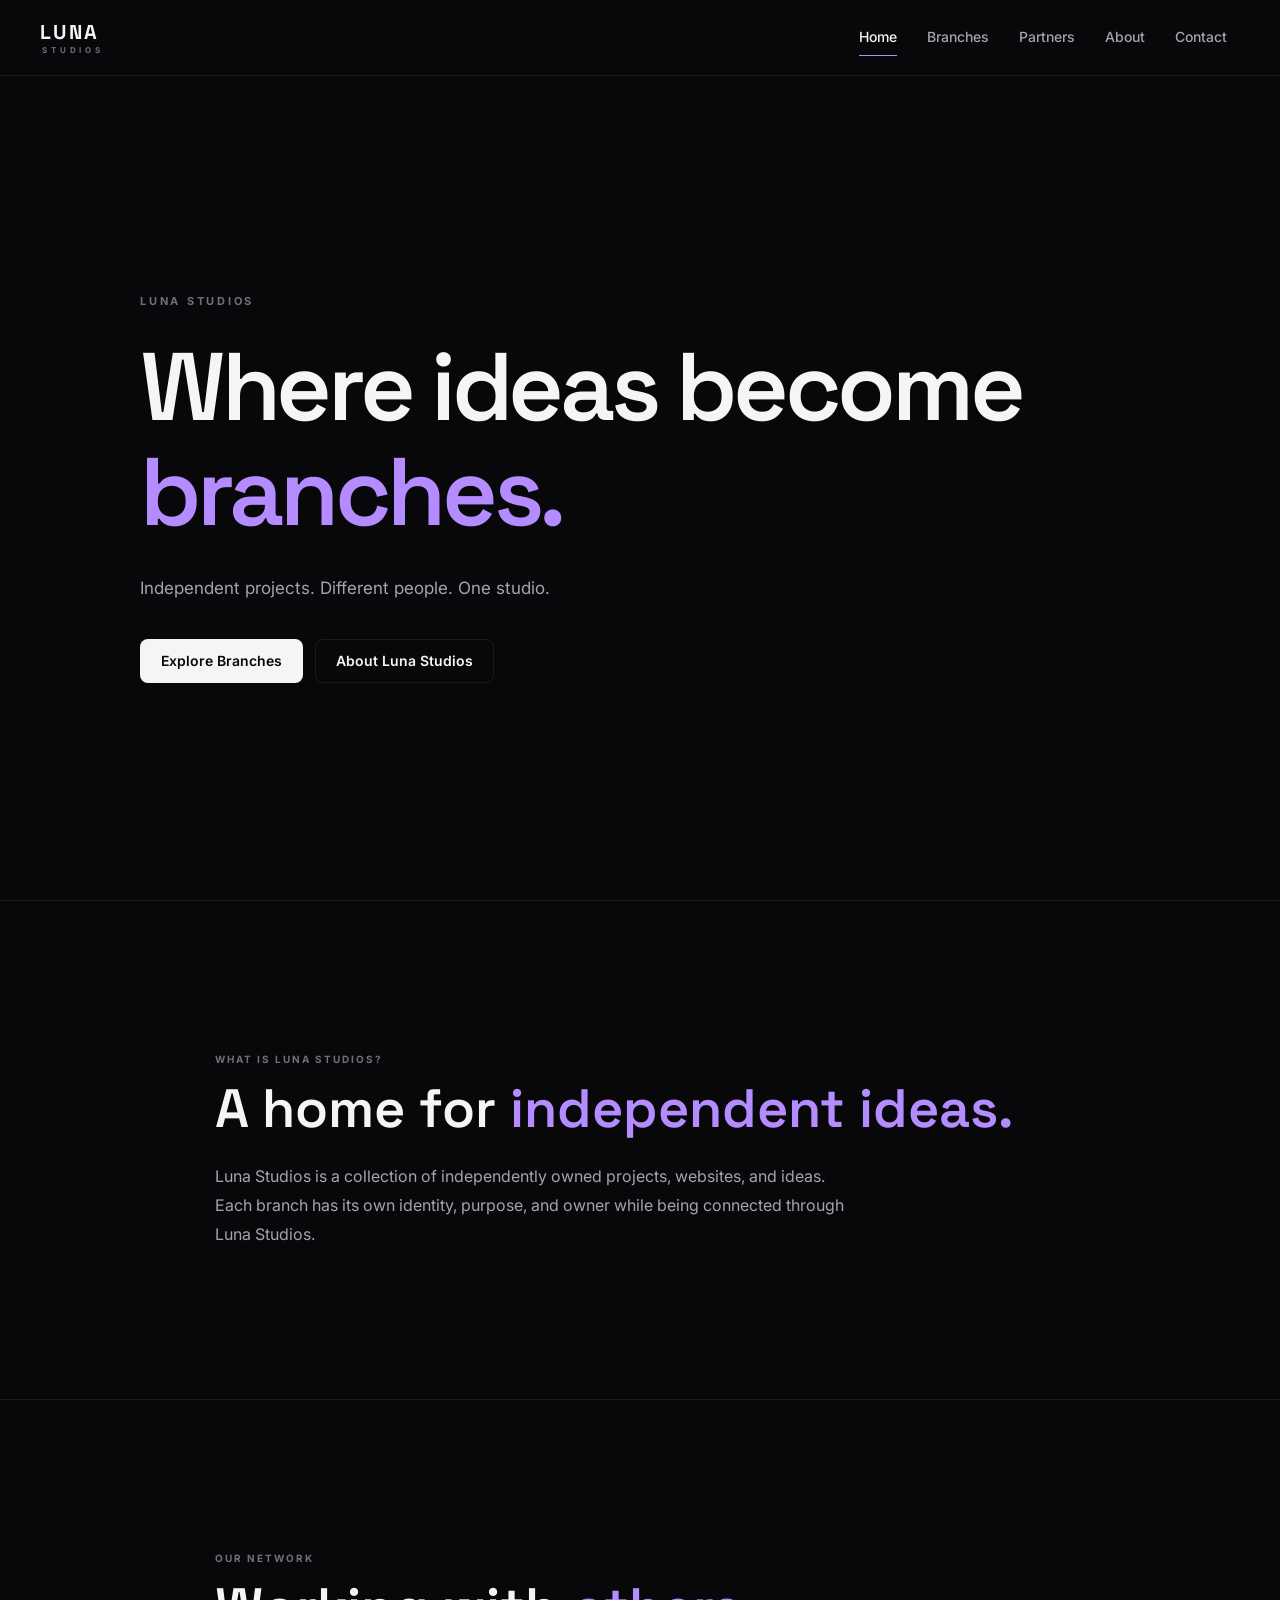
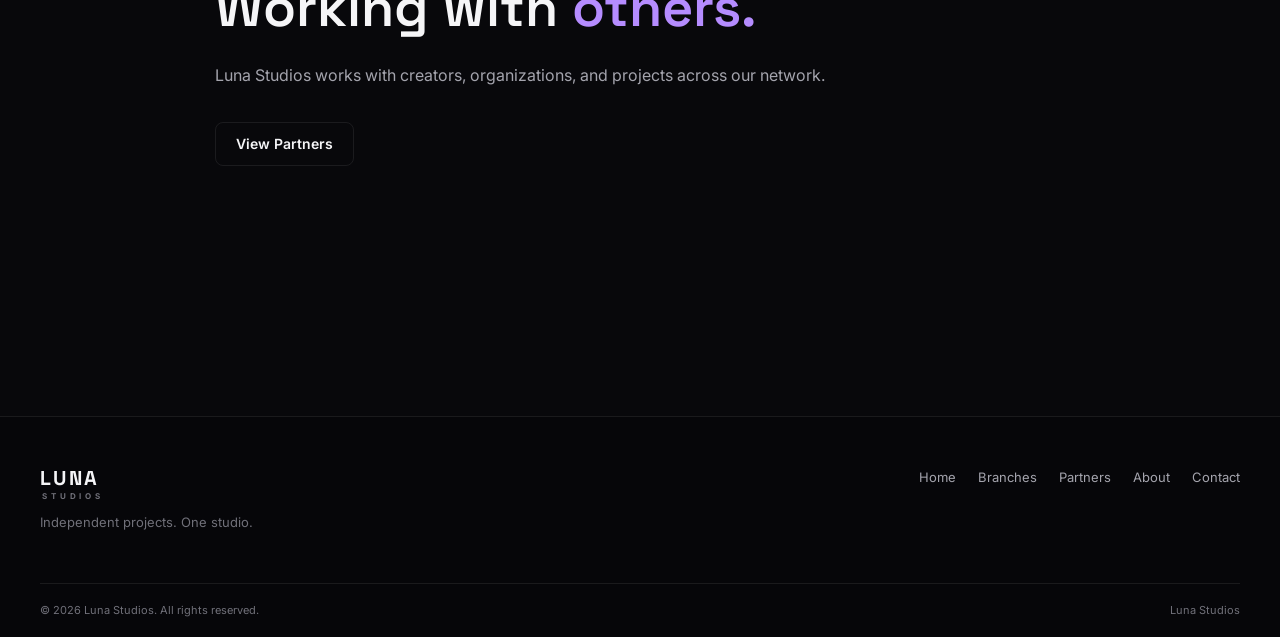
==== index.html @ f2105ee7 "Add files via upload" ====
<!DOCTYPE html>
<html lang="en">
<head>
    <meta charset="UTF-8">
    <meta name="viewport" content="width=device-width, initial-scale=1.0">

    <title>Luna Studios</title>

    <link rel="icon" type="image/png" href="images/favicon.png">
    <link rel="stylesheet" href="css/style.css">
    <link rel="stylesheet" href="css/home.css">
</head>

<body>

<header class="navbar">
    <div class="nav-container">

        <a href="index.html" class="brand">
            <span class="brand-name">LUNA</span>
            <span class="brand-subtitle">STUDIOS</span>
        </a>

        <nav class="nav-links">
            <a href="index.html" class="active">Home</a>
            <a href="branches.html">Branches</a>
            <a href="partners.html">Partners</a>
            <a href="about.html">About</a>
            <a href="contact.html">Contact</a>
        </nav>

    </div>
</header>


<main>

    <!-- Hero -->

    <section class="hero">

        <div class="hero-content">

            <p class="hero-label">
                LUNA STUDIOS
            </p>

            <h1>
                Where ideas become
                <span>branches.</span>
            </h1>

            <p class="hero-description">
                Independent projects.
                Different people.
                One studio.
            </p>

            <div class="hero-buttons">

                <a href="branches.html" class="button primary">
                    Explore Branches
                </a>

                <a href="about.html" class="button secondary">
                    About Luna Studios
                </a>

            </div>

        </div>

    </section>


    <!-- About -->

    <section class="intro">

        <div class="section-container">

            <p class="section-label">
                WHAT IS LUNA STUDIOS?
            </p>

            <h2>
                A home for
                <span>independent ideas.</span>
            </h2>

            <p class="section-description">
                Luna Studios is a collection of independently owned
                projects, websites, and ideas. Each branch has its
                own identity, purpose, and owner while being connected
                through Luna Studios.
            </p>

        </div>

    </section>


    <!-- Partners -->

    <section class="partners-preview">

        <div class="section-container">

            <p class="section-label">
                OUR NETWORK
            </p>

            <h2>
                Working with
                <span>others.</span>
            </h2>

            <p class="section-description">
                Luna Studios works with creators, organizations,
                and projects across our network.
            </p>

            <a href="partners.html" class="button secondary">
                View Partners
            </a>

        </div>

    </section>

</main>


<footer class="footer">

    <div class="footer-container">

        <div class="footer-brand">

            <div class="brand">
                <span class="brand-name">LUNA</span>
                <span class="brand-subtitle">STUDIOS</span>
            </div>

            <p>
                Independent projects. One studio.
            </p>

        </div>


        <div class="footer-links">

            <a href="index.html">Home</a>
            <a href="branches.html">Branches</a>
            <a href="partners.html">Partners</a>
            <a href="about.html">About</a>
            <a href="contact.html">Contact</a>

        </div>

    </div>


    <div class="footer-bottom">

        <p>
            © 2026 Luna Studios. All rights reserved.
        </p>

        <p>
            Luna Studios
        </p>

    </div>

</footer>


<script src="js/main.js"></script>

</body>
</html>
---- css/style.css ----
@import url('https://fonts.googleapis.com/css2?family=Inter:wght@400;500;600;700&family=Space+Grotesk:wght@400;500;600;700&display=swap');

* {
    margin: 0;
    padding: 0;
    box-sizing: border-box;
}

html {
    scroll-behavior: smooth;
}

body {
    min-height: 100vh;
    background: #08080b;
    color: #f5f5f7;
    font-family: "Inter", sans-serif;
    line-height: 1.6;
    overflow-x: hidden;
}

a {
    color: inherit;
    text-decoration: none;
}

button,
input,
textarea {
    font: inherit;
}

:root {
    --background: #08080b;
    --surface: #101014;

    --border: rgba(255, 255, 255, 0.08);
    --border-hover: rgba(255, 255, 255, 0.15);

    --text: #f5f5f7;
    --text-secondary: #a4a4ad;
    --text-muted: #707079;

    --accent: #b58cff;
    --accent-light: #d0b8ff;

    --max-width: 1200px;
    --transition: 0.25s ease;
}

.section-container {
    width: min(100% - 48px, var(--max-width));
    margin: 0 auto;
}


/* Navigation */

.navbar {
    position: fixed;
    top: 0;
    left: 0;

    width: 100%;
    height: 76px;

    display: flex;
    align-items: center;

    background: rgba(8, 8, 11, 0.88);
    border-bottom: 1px solid var(--border);

    backdrop-filter: blur(16px);
    -webkit-backdrop-filter: blur(16px);

    z-index: 1000;
}

.nav-container {
    width: min(100% - 48px, var(--max-width));
    height: 100%;
    margin: 0 auto;

    display: flex;
    align-items: center;
    justify-content: space-between;
}


/* Brand */

.brand {
    display: inline-flex;
    flex-direction: column;

    line-height: 1;

    transition: opacity var(--transition);
}

.brand:hover {
    opacity: 0.75;
}

.brand-name {
    font-family: "Space Grotesk", sans-serif;
    font-size: 20px;
    font-weight: 700;
    letter-spacing: 0.12em;
}

.brand-subtitle {
    margin-top: 4px;

    color: var(--text-muted);

    font-size: 8px;
    font-weight: 700;
    letter-spacing: 0.48em;

    padding-left: 2px;
}


/* Navigation Links */

.nav-links {
    display: flex;
    align-items: center;
    gap: 4px;
}

.nav-links a {
    position: relative;

    padding: 8px 13px;

    color: var(--text-secondary);

    font-size: 14px;
    font-weight: 500;

    transition:
        color var(--transition),
        background var(--transition);
}

.nav-links a:hover {
    color: var(--text);
}

.nav-links a.active {
    color: var(--text);
}

.nav-links a.active::after {
    content: "";

    position: absolute;

    left: 13px;
    right: 13px;
    bottom: 1px;

    height: 1px;

    background: var(--accent);
}


/* Buttons */

.button {
    display: inline-flex;
    align-items: center;
    justify-content: center;

    min-height: 44px;
    padding: 0 20px;

    border: 1px solid transparent;
    border-radius: 8px;

    font-size: 14px;
    font-weight: 600;

    transition:
        transform var(--transition),
        background var(--transition),
        border-color var(--transition);
}

.button:hover {
    transform: translateY(-1px);
}

.button.primary {
    background: var(--text);
    color: var(--background);
}

.button.primary:hover {
    background: #ffffff;
}

.button.secondary {
    background: transparent;
    border-color: var(--border);
    color: var(--text);
}

.button.secondary:hover {
    border-color: var(--border-hover);
    background: rgba(255, 255, 255, 0.03);
}


/* Typography */

h1,
h2,
h3 {
    font-family: "Space Grotesk", sans-serif;
    line-height: 1.1;
}

h2 {
    font-size: clamp(32px, 5vw, 54px);
    font-weight: 600;
}

h2 span {
    color: var(--accent);
}

.section-label {
    margin-bottom: 12px;

    color: var(--text-muted);

    font-size: 10px;
    font-weight: 700;
    letter-spacing: 0.2em;
    text-transform: uppercase;
}


/* Footer */

.footer {
    margin-top: 100px;

    background: #060609;
    border-top: 1px solid var(--border);
}

.footer-container {
    width: min(100% - 48px, var(--max-width));
    margin: 0 auto;

    padding: 50px 0;

    display: flex;
    align-items: flex-start;
    justify-content: space-between;

    gap: 40px;
}

.footer-brand p {
    margin-top: 12px;

    color: var(--text-muted);
    font-size: 13px;
}

.footer-links {
    display: flex;
    flex-wrap: wrap;
    gap: 22px;
}

.footer-links a {
    color: var(--text-secondary);

    font-size: 13px;

    transition: color var(--transition);
}

.footer-links a:hover {
    color: var(--text);
}

.footer-bottom {
    width: min(100% - 48px, var(--max-width));
    margin: 0 auto;

    padding: 18px 0;

    display: flex;
    justify-content: space-between;

    border-top: 1px solid var(--border);

    color: var(--text-muted);
    font-size: 11px;
}


/* Scrollbar */

::-webkit-scrollbar {
    width: 7px;
}

::-webkit-scrollbar-track {
    background: var(--background);
}

::-webkit-scrollbar-thumb {
    background: #29292f;
    border-radius: 999px;
}

::-webkit-scrollbar-thumb:hover {
    background: #3a3a42;
}


/* Selection */

::selection {
    background: rgba(181, 140, 255, 0.25);
    color: var(--text);
}


/* Responsive */

@media (max-width: 800px) {

    .navbar {
        height: 70px;
    }

    .nav-container {
        width: min(100% - 32px, var(--max-width));
    }

    .nav-links {
        gap: 0;
    }

    .nav-links a {
        padding: 7px 8px;
        font-size: 12px;
    }

    .nav-links a.active::after {
        left: 8px;
        right: 8px;
    }

    .section-container {
        width: min(100% - 32px, var(--max-width));
    }

    .footer-container {
        width: min(100% - 32px, var(--max-width));
        flex-direction: column;
    }

    .footer-bottom {
        width: min(100% - 32px, var(--max-width));
        flex-direction: column;
        gap: 8px;
    }
}

@media (max-width: 560px) {

    .brand-name {
        font-size: 17px;
    }

    .brand-subtitle {
        font-size: 7px;
    }

    .nav-links a {
        padding: 6px;
        font-size: 11px;
    }

    .nav-links a.active::after {
        display: none;
    }

    .button {
        width: 100%;
    }
}

body {
    min-height: 100vh;
    display: flex;
    flex-direction: column;
}

main {
    flex: 1;
}
---- css/home.css ----
/* Hero */

.hero {
    min-height: calc(100vh - 76px);

    display: flex;
    align-items: center;

    margin-top: 76px;
}

.hero-content {
    width: min(100% - 48px, 1000px);
    margin: 0 auto;

    padding: 100px 0;
}

.hero-label {
    margin-bottom: 24px;

    color: var(--text-muted);

    font-size: 11px;
    font-weight: 700;
    letter-spacing: 0.25em;
}

.hero h1 {
    max-width: 950px;

    font-size: clamp(52px, 8vw, 96px);
    font-weight: 600;

    letter-spacing: -0.045em;
}

.hero h1 span {
    display: block;
    color: var(--accent);
}

.hero-description {
    max-width: 500px;

    margin-top: 28px;

    color: var(--text-secondary);

    font-size: 17px;
    line-height: 1.7;
}

.hero-buttons {
    display: flex;
    align-items: center;
    gap: 12px;

    margin-top: 36px;
}


/* Intro */

.intro {
    padding: 150px 0;
    border-top: 1px solid var(--border);
}

.intro .section-container {
    max-width: 850px;
}

.intro h2 {
    max-width: 800px;
}

.section-description {
    max-width: 650px;

    margin-top: 24px;

    color: var(--text-secondary);

    font-size: 16px;
    line-height: 1.8;
}


/* Partners */

.partners-preview {
    padding: 150px 0;
    border-top: 1px solid var(--border);
}

.partners-preview .section-container {
    max-width: 850px;
}

.partners-preview h2 {
    max-width: 700px;
}

.partners-preview .button {
    margin-top: 32px;
}


/* Mobile */

@media (max-width: 800px) {

    .hero {
        min-height: calc(100vh - 70px);
        margin-top: 70px;
    }

    .hero-content {
        width: min(100% - 32px, 1000px);
        padding: 80px 0;
    }

    .hero h1 {
        font-size: clamp(44px, 12vw, 72px);
    }

    .hero-description {
        font-size: 15px;
    }

    .intro,
    .partners-preview {
        padding: 100px 0;
    }

    .hero-buttons {
        flex-direction: column;
        align-items: stretch;
        max-width: 260px;
    }
}


@media (max-width: 560px) {

    .hero-content {
        padding: 70px 0;
    }

    .hero-label {
        font-size: 9px;
    }

    .intro,
    .partners-preview {
        padding: 80px 0;
    }
}
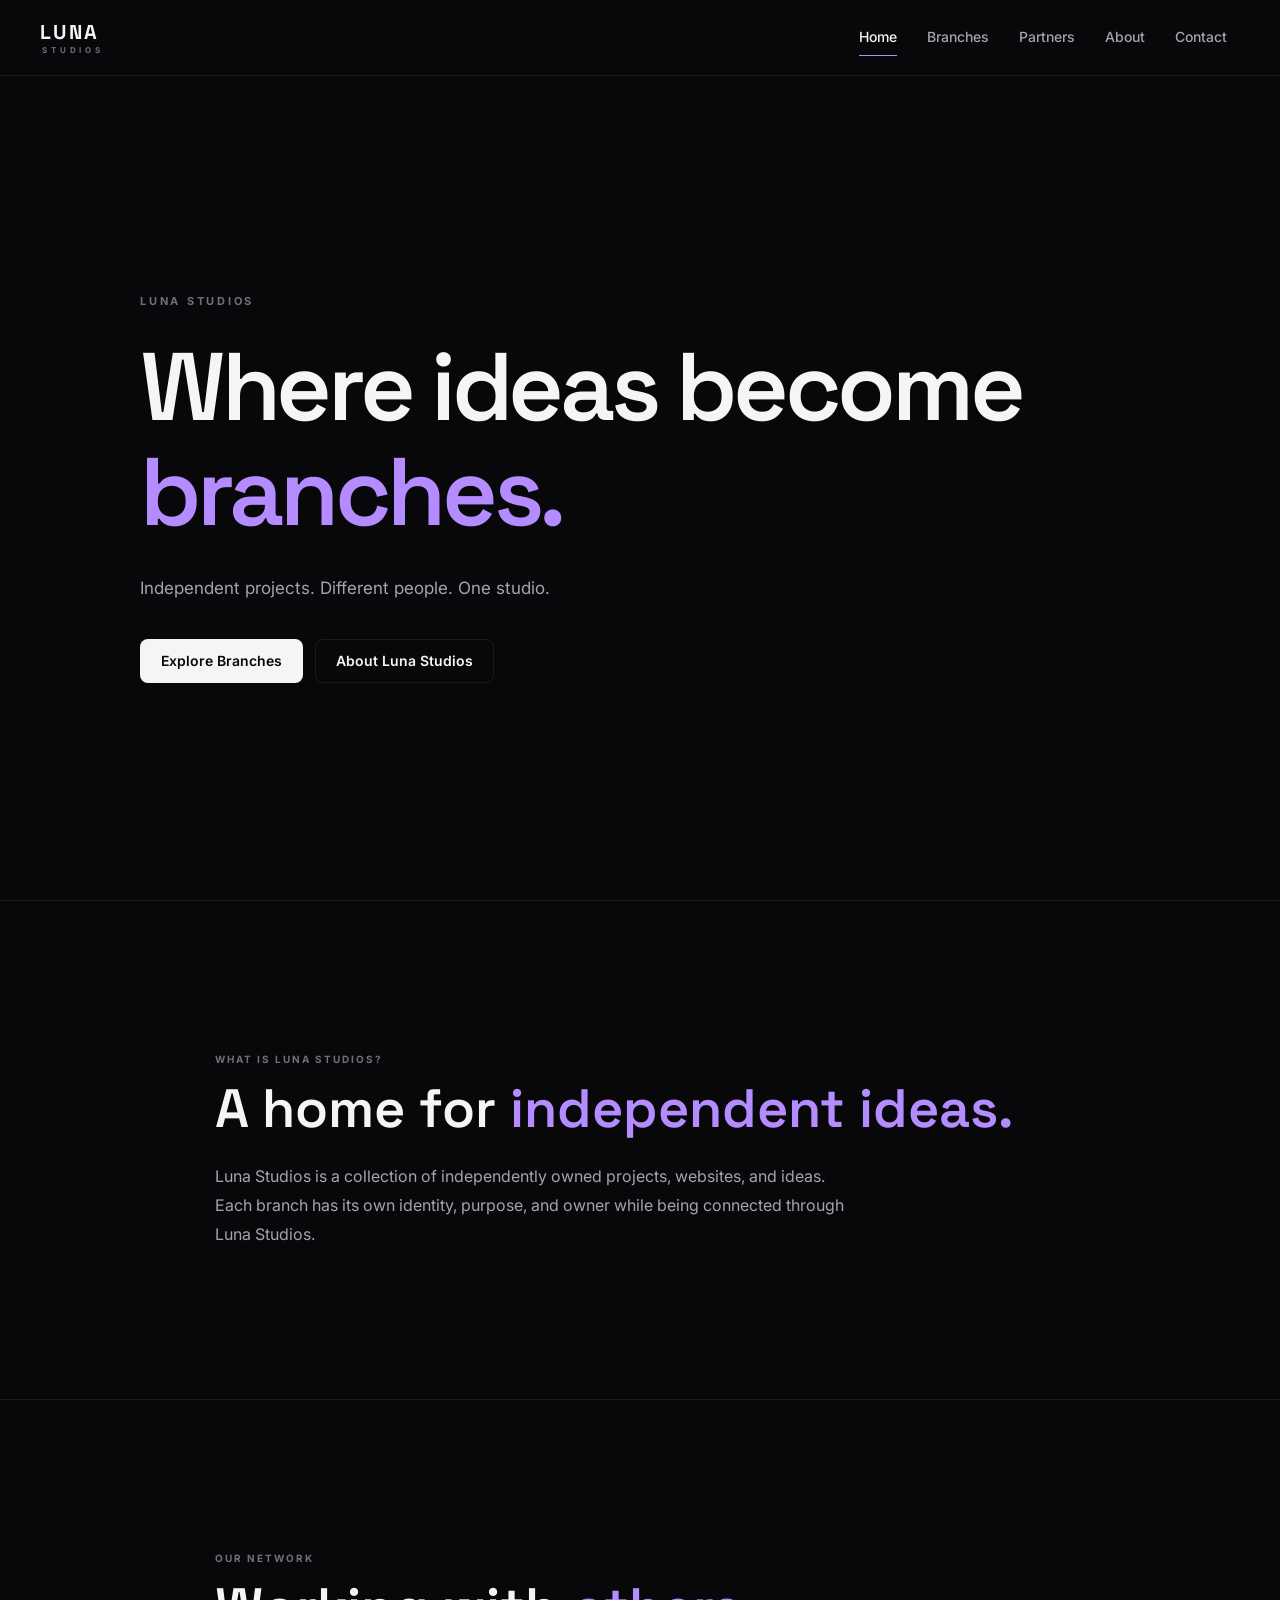
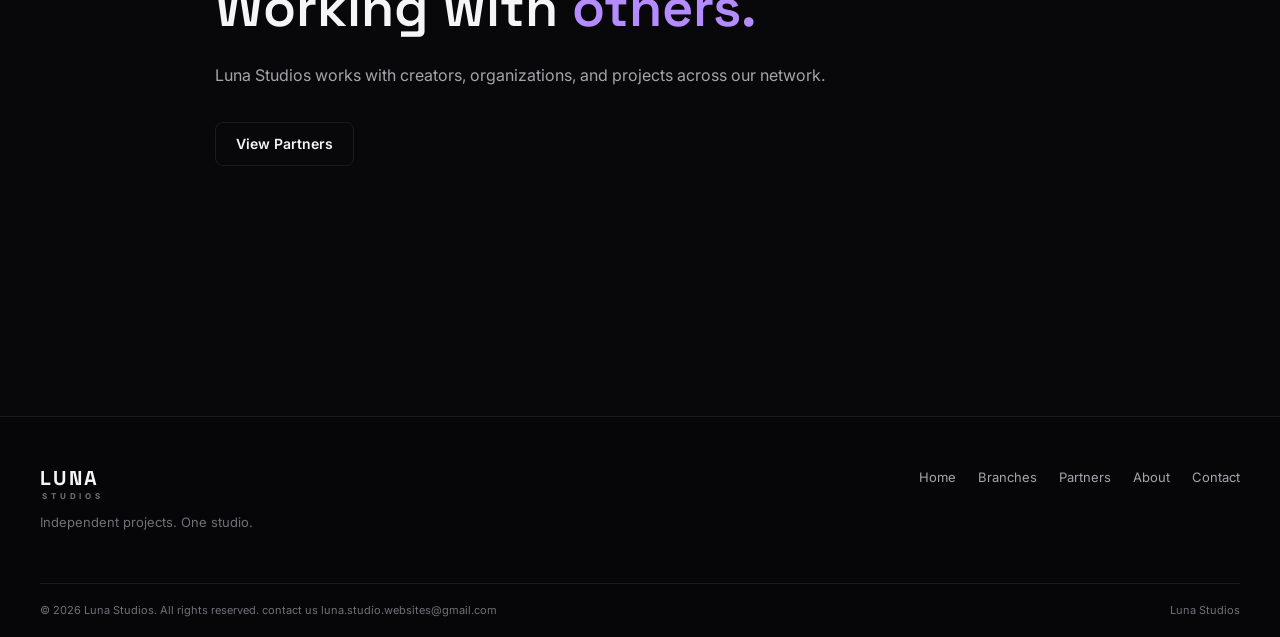
==== commit b7aaec53: "Update index.html" ====
--- a/index.html
+++ b/index.html
@@ -166,6 +166,7 @@
 
         <p>
             © 2026 Luna Studios. All rights reserved.
+            contact us luna.studio.websites@gmail.com
         </p>
 
         <p>
@@ -180,4 +181,4 @@
 <script src="js/main.js"></script>
 
 </body>
-</html>+</html>
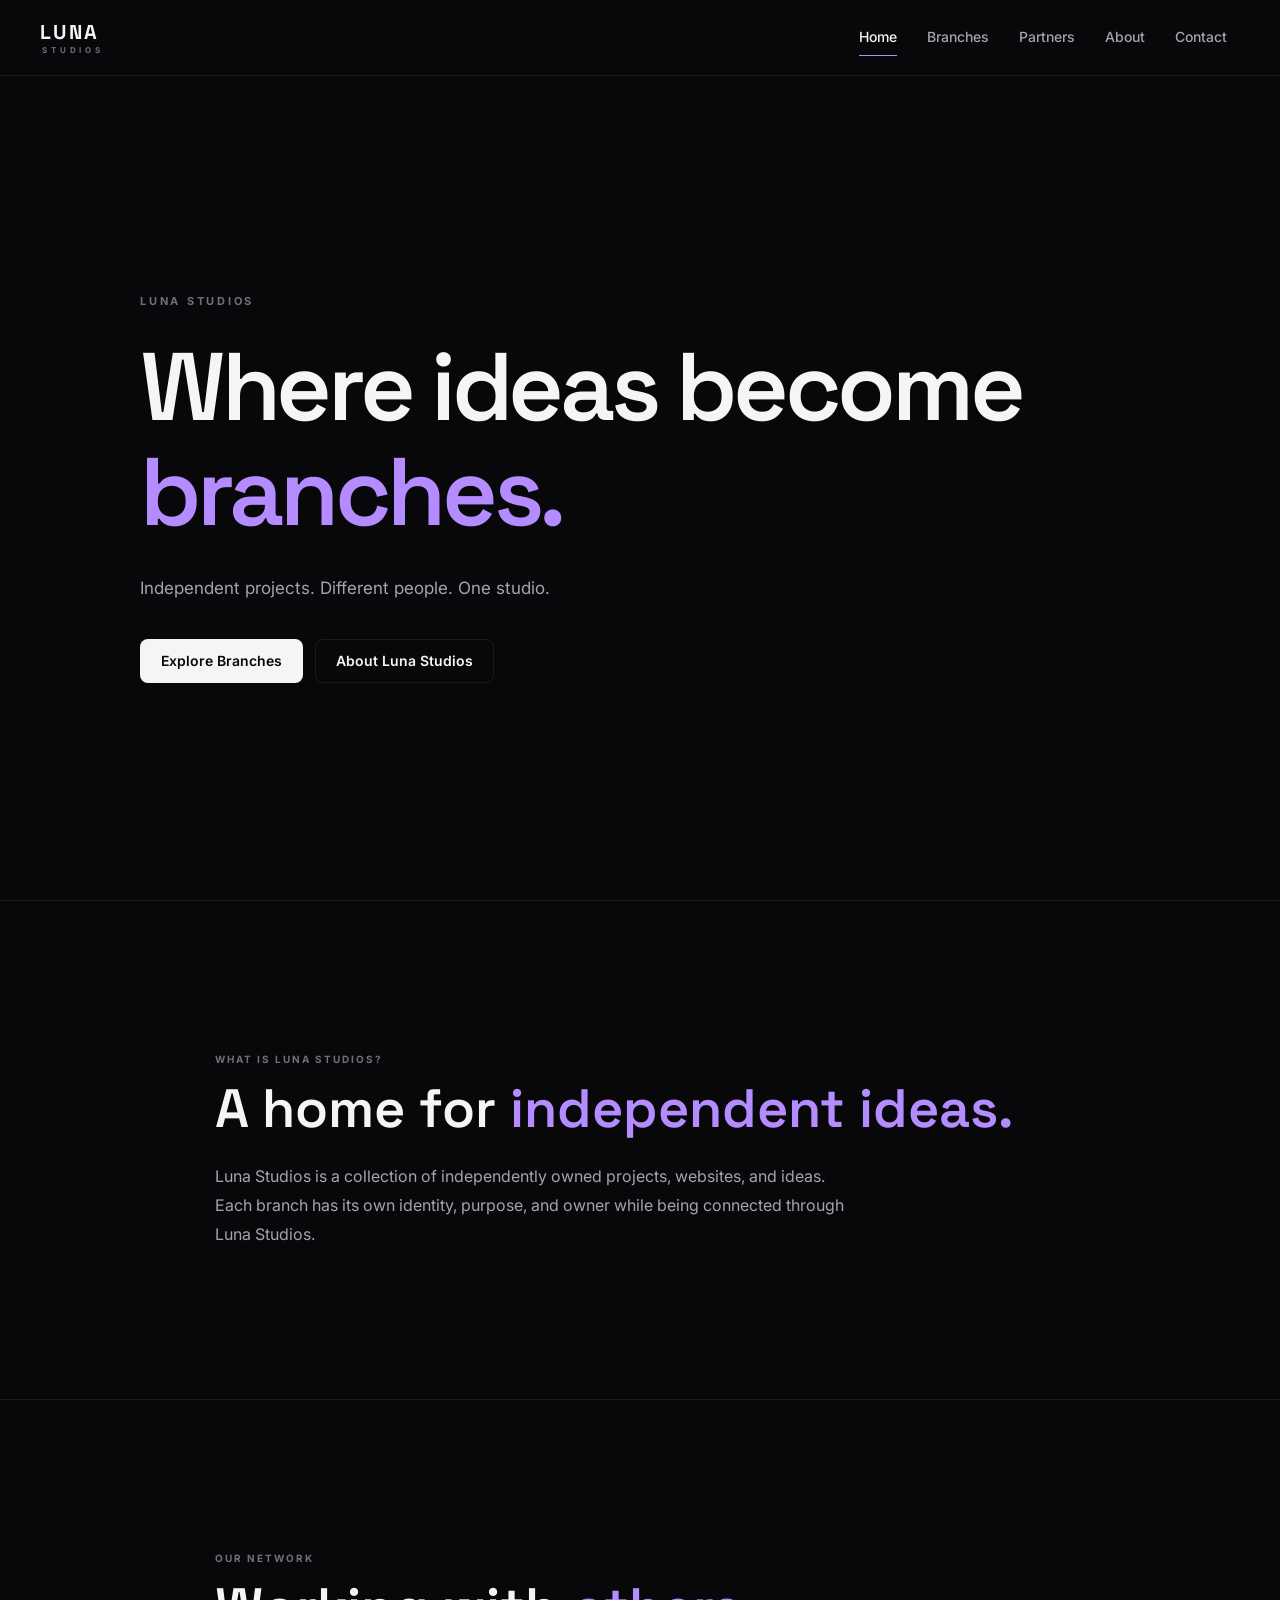
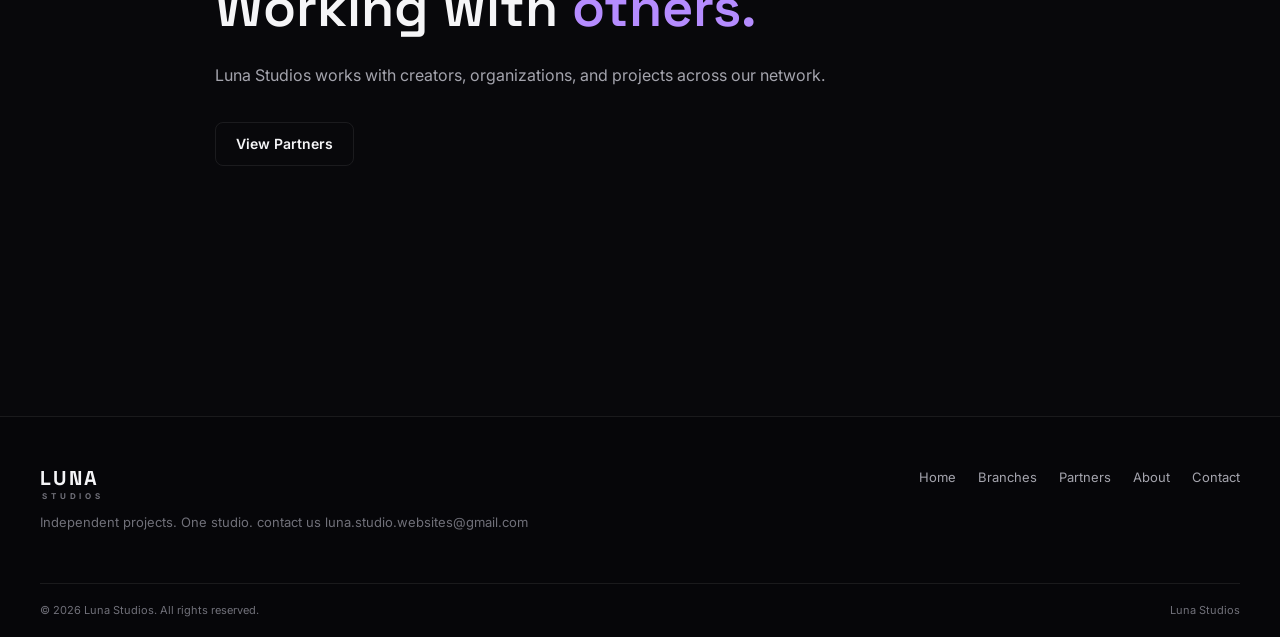
==== commit 1ee46876: "Update index.html" ====
--- a/index.html
+++ b/index.html
@@ -144,6 +144,8 @@
 
             <p>
                 Independent projects. One studio.
+
+                contact us luna.studio.websites@gmail.com
             </p>
 
         </div>
@@ -166,7 +168,6 @@
 
         <p>
             © 2026 Luna Studios. All rights reserved.
-            contact us luna.studio.websites@gmail.com
         </p>
 
         <p>
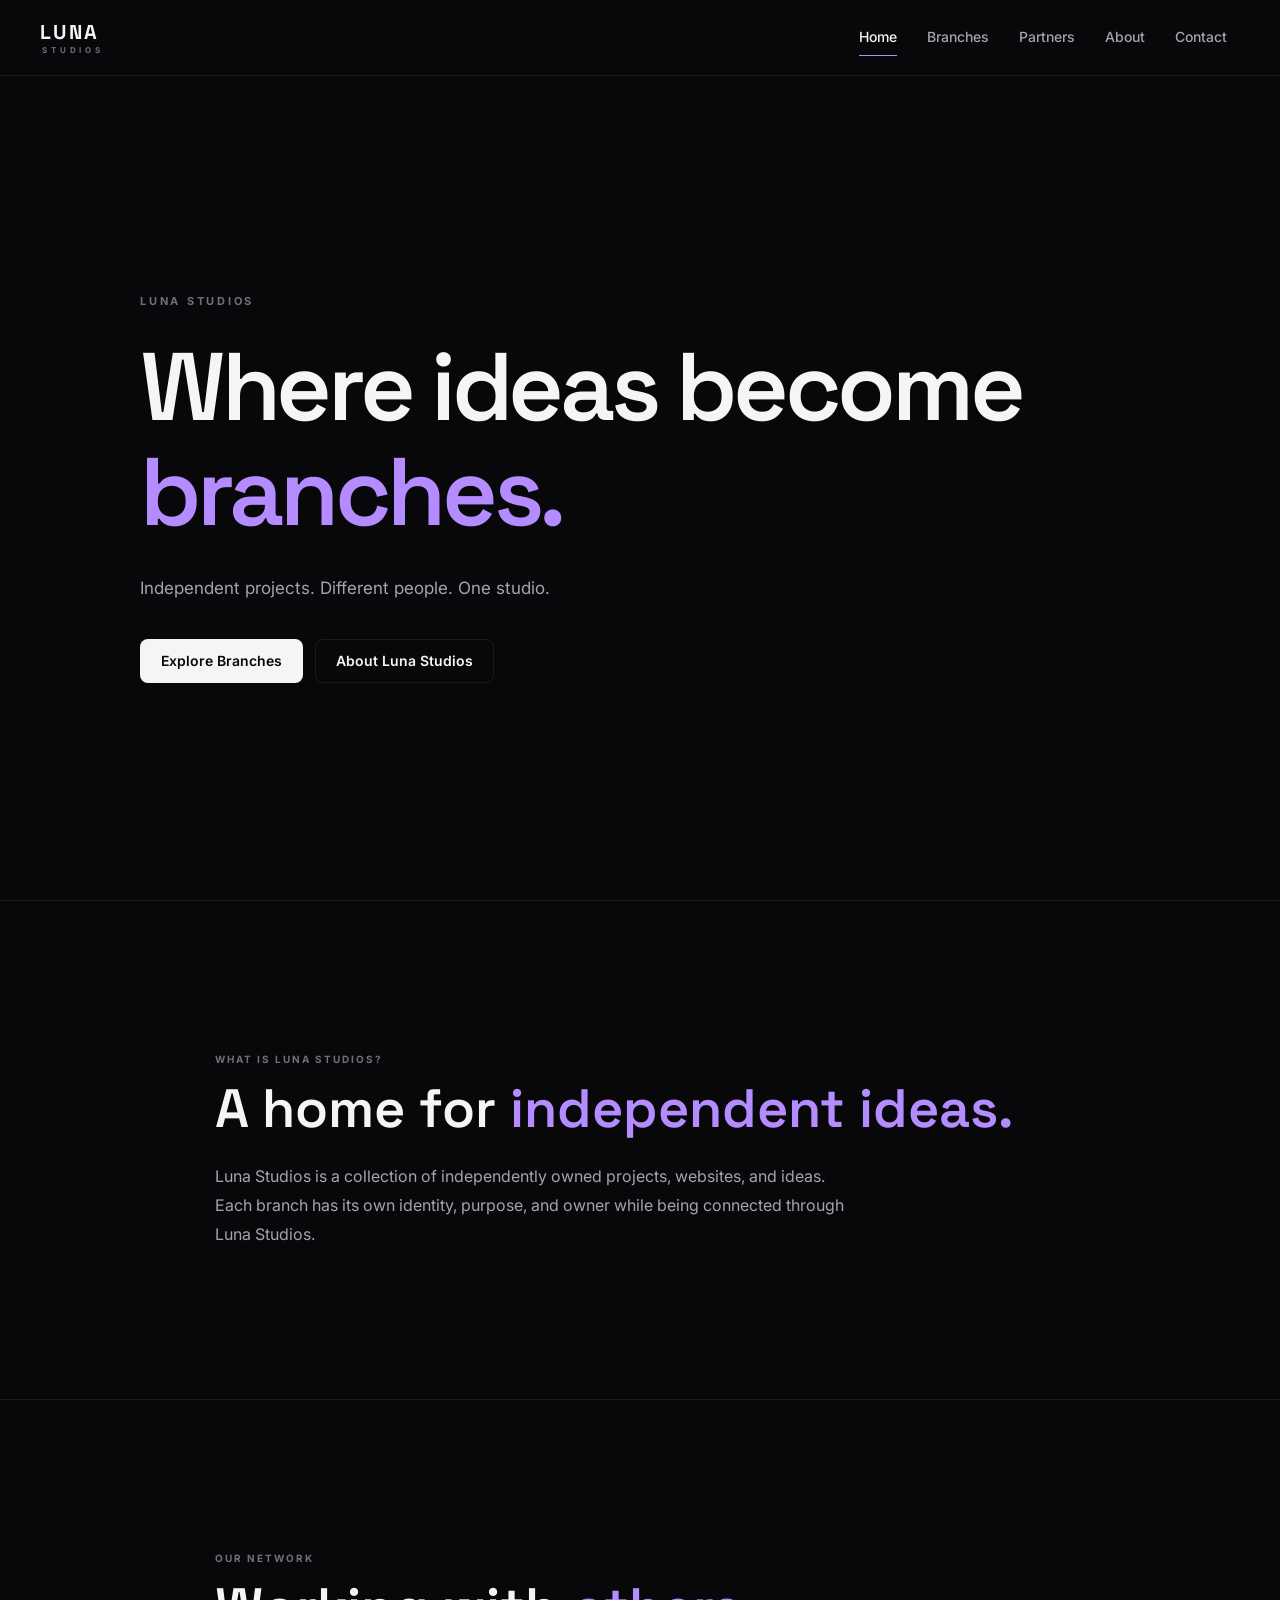
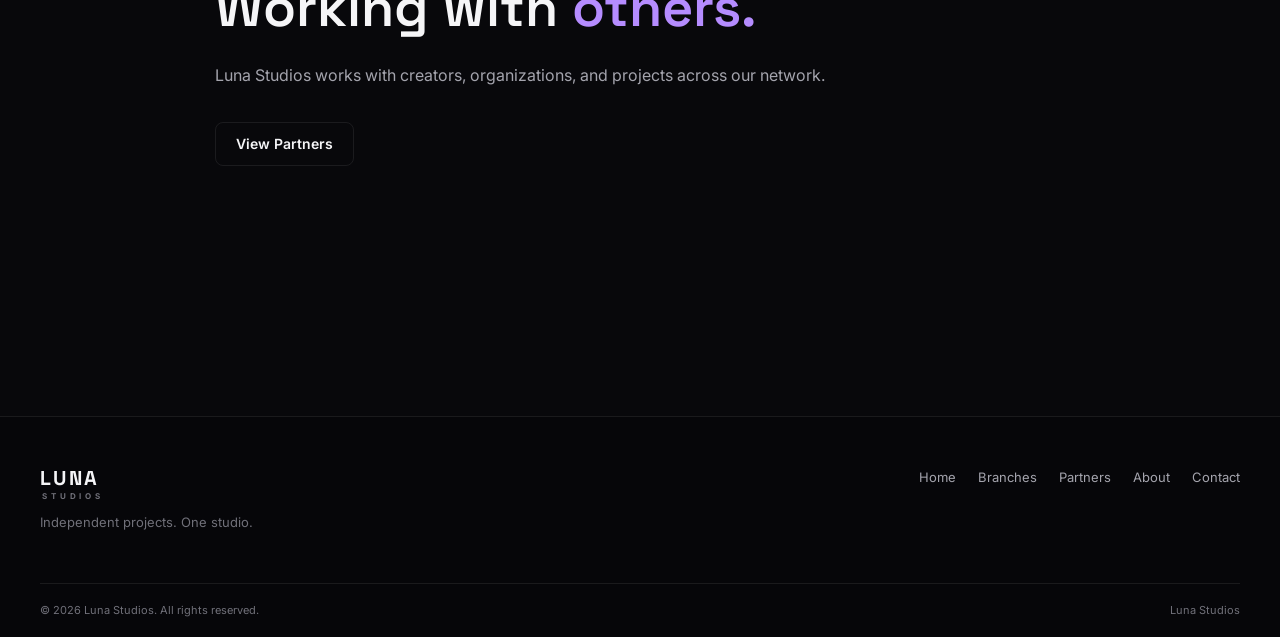
==== commit 0f57d458: "Update index.html" ====
--- a/index.html
+++ b/index.html
@@ -144,8 +144,6 @@
 
             <p>
                 Independent projects. One studio.
-
-                contact us luna.studio.websites@gmail.com
             </p>
 
         </div>
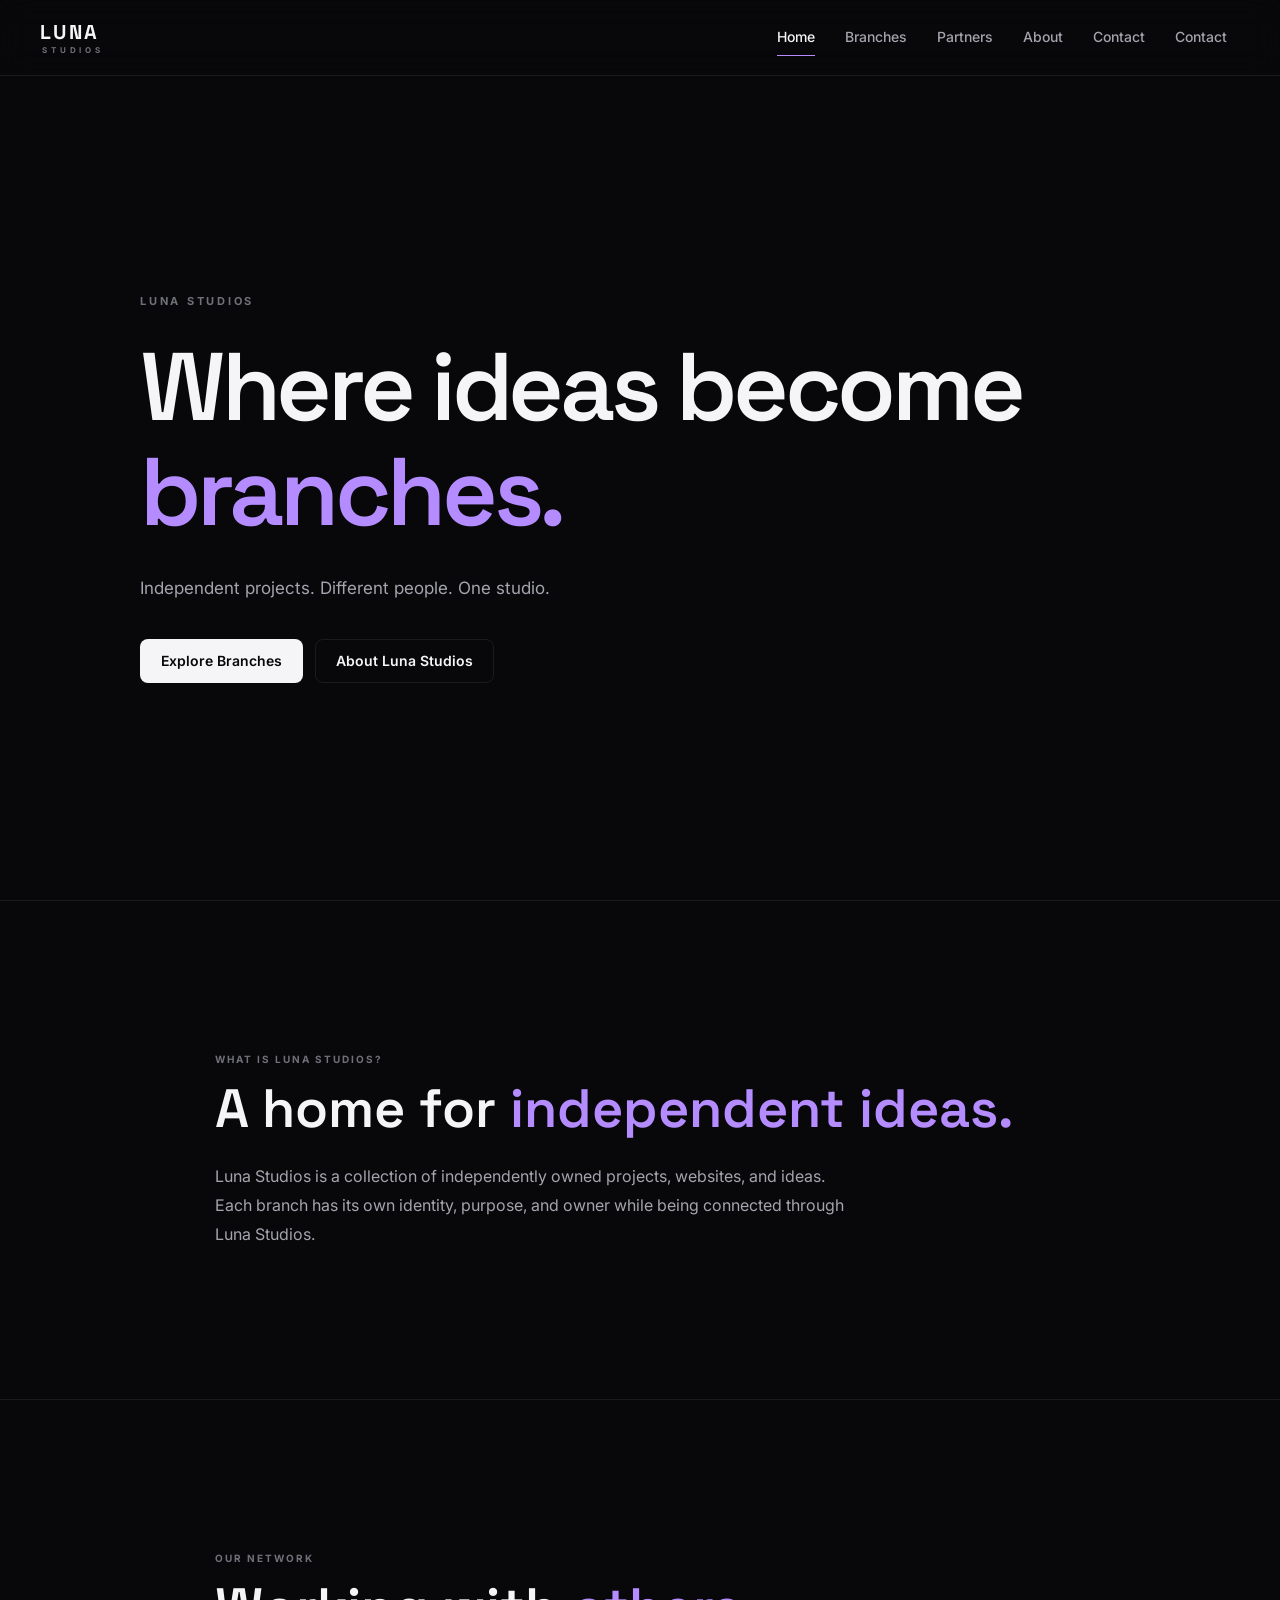
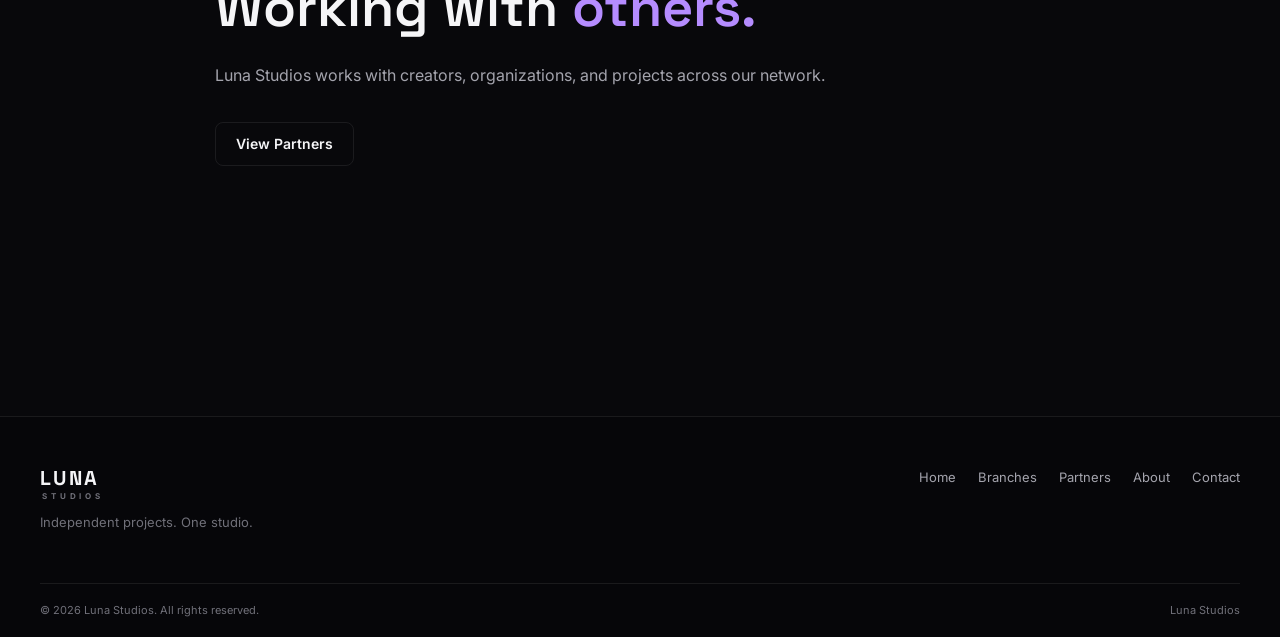
==== commit c53b8b2c: "Update index.html" ====
--- a/index.html
+++ b/index.html
@@ -27,6 +27,7 @@
             <a href="partners.html">Partners</a>
             <a href="about.html">About</a>
             <a href="contact.html">Contact</a>
+            <a href="apply.html">Contact</a>
         </nav>
 
     </div>
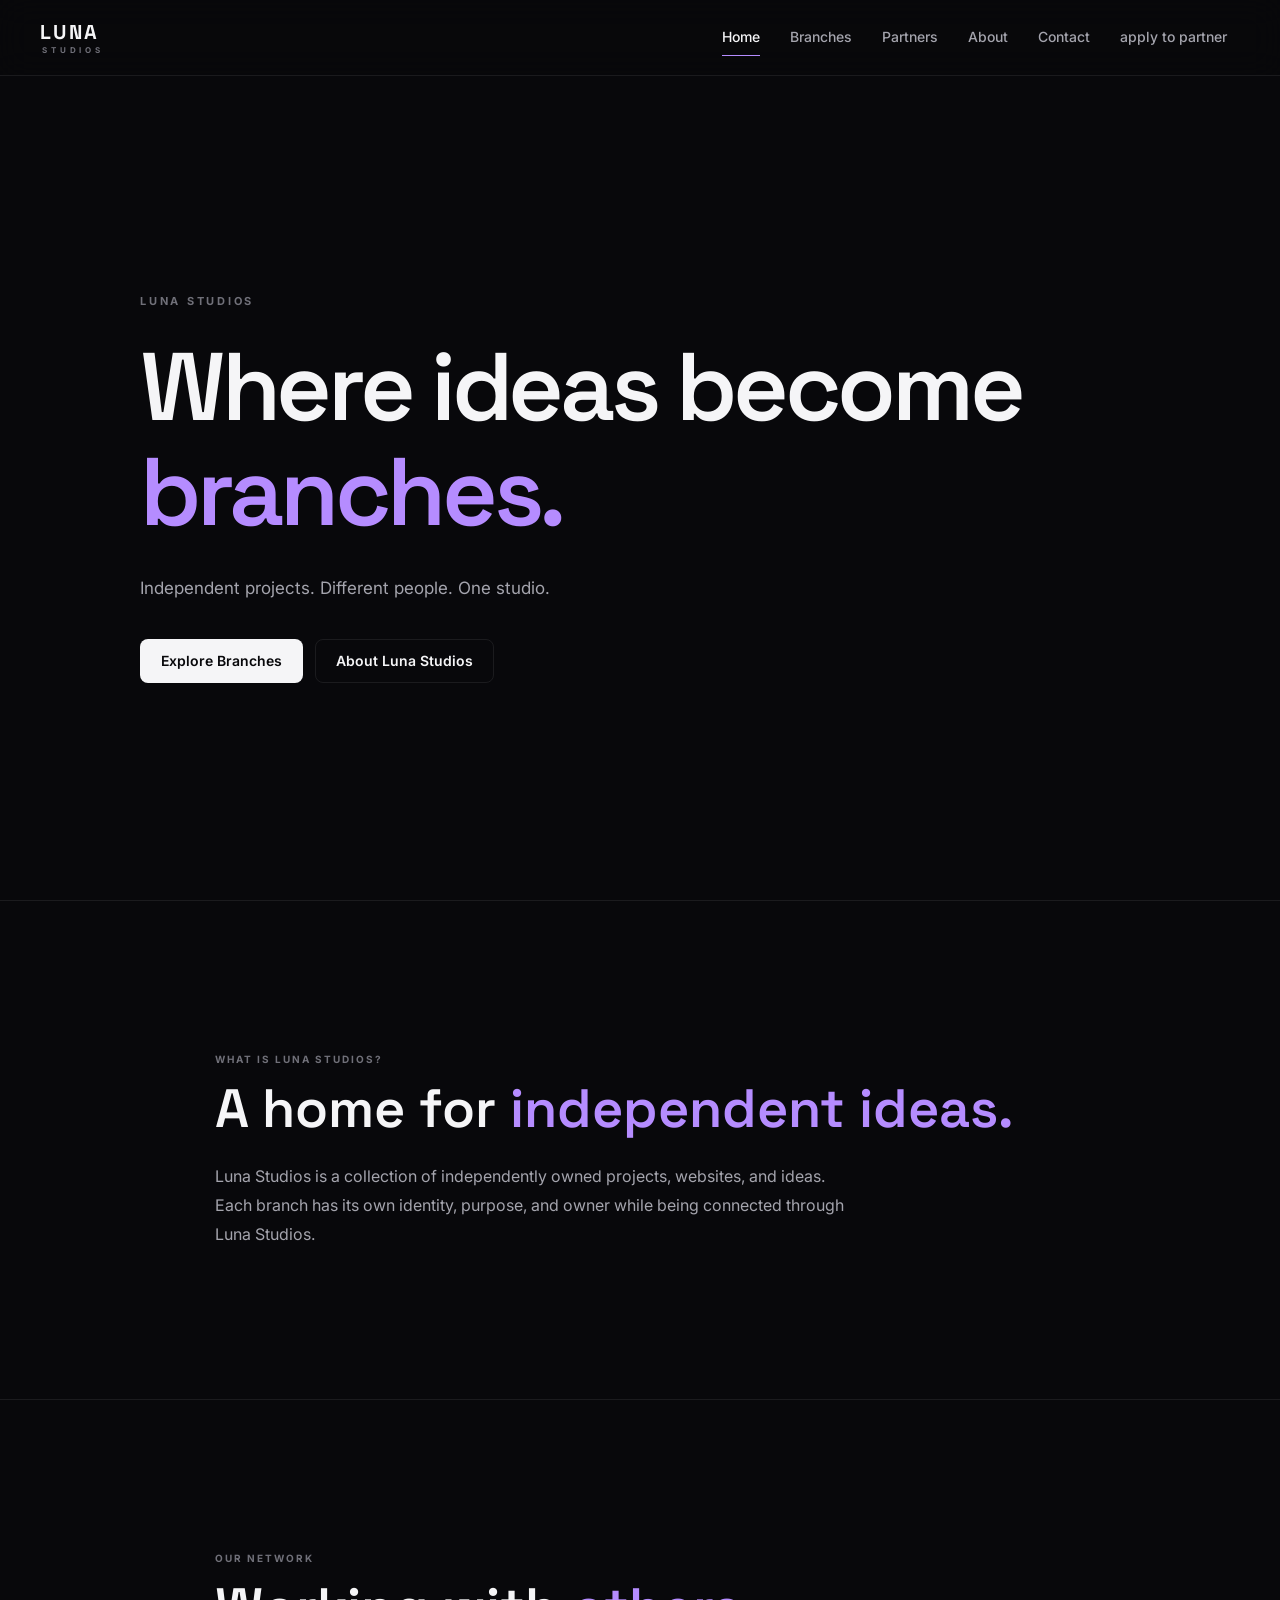
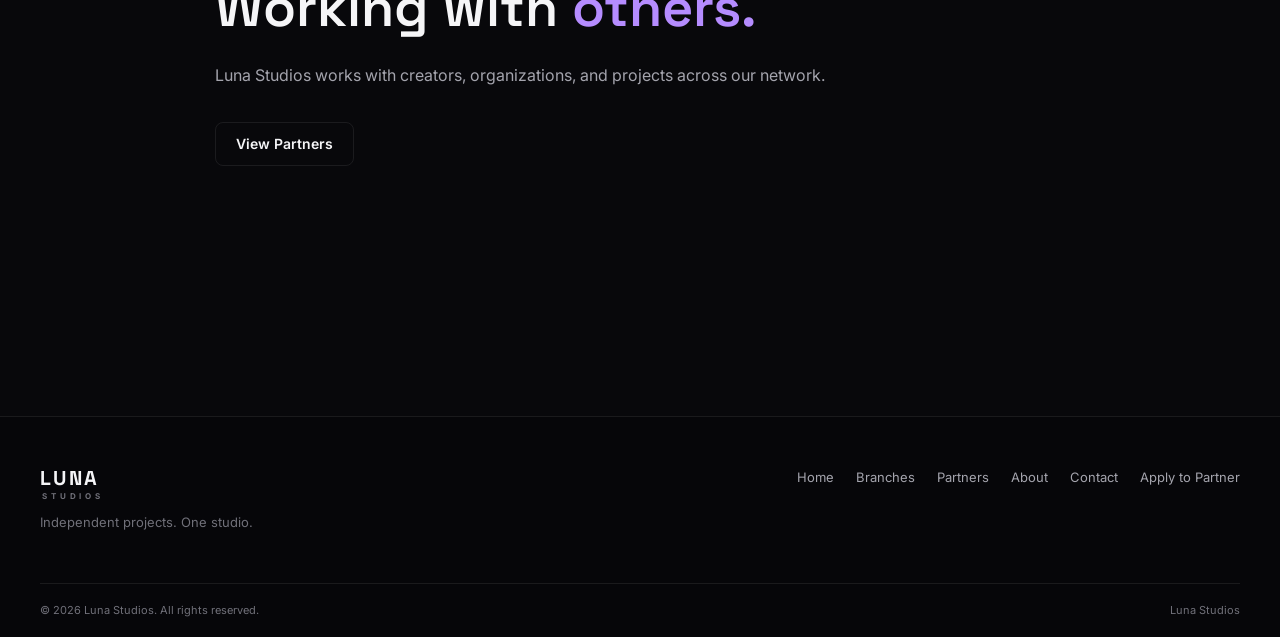
==== commit 7a0f2160: "Update index.html" ====
--- a/index.html
+++ b/index.html
@@ -27,7 +27,7 @@
             <a href="partners.html">Partners</a>
             <a href="about.html">About</a>
             <a href="contact.html">Contact</a>
-            <a href="apply.html">Contact</a>
+            <a href="apply.html">apply to partner</a>
         </nav>
 
     </div>
@@ -150,13 +150,15 @@
         </div>
 
 
-        <div class="footer-links">
+       <div class="footer-links">
 
-            <a href="index.html">Home</a>
-            <a href="branches.html">Branches</a>
-            <a href="partners.html">Partners</a>
-            <a href="about.html">About</a>
-            <a href="contact.html">Contact</a>
+    <a href="index.html">Home</a>
+    <a href="branches.html">Branches</a>
+    <a href="partners.html">Partners</a>
+    <a href="about.html">About</a>
+    <a href="contact.html">Contact</a>
+    <a href="apply.html">Apply to Partner</a>
+
 
         </div>
 
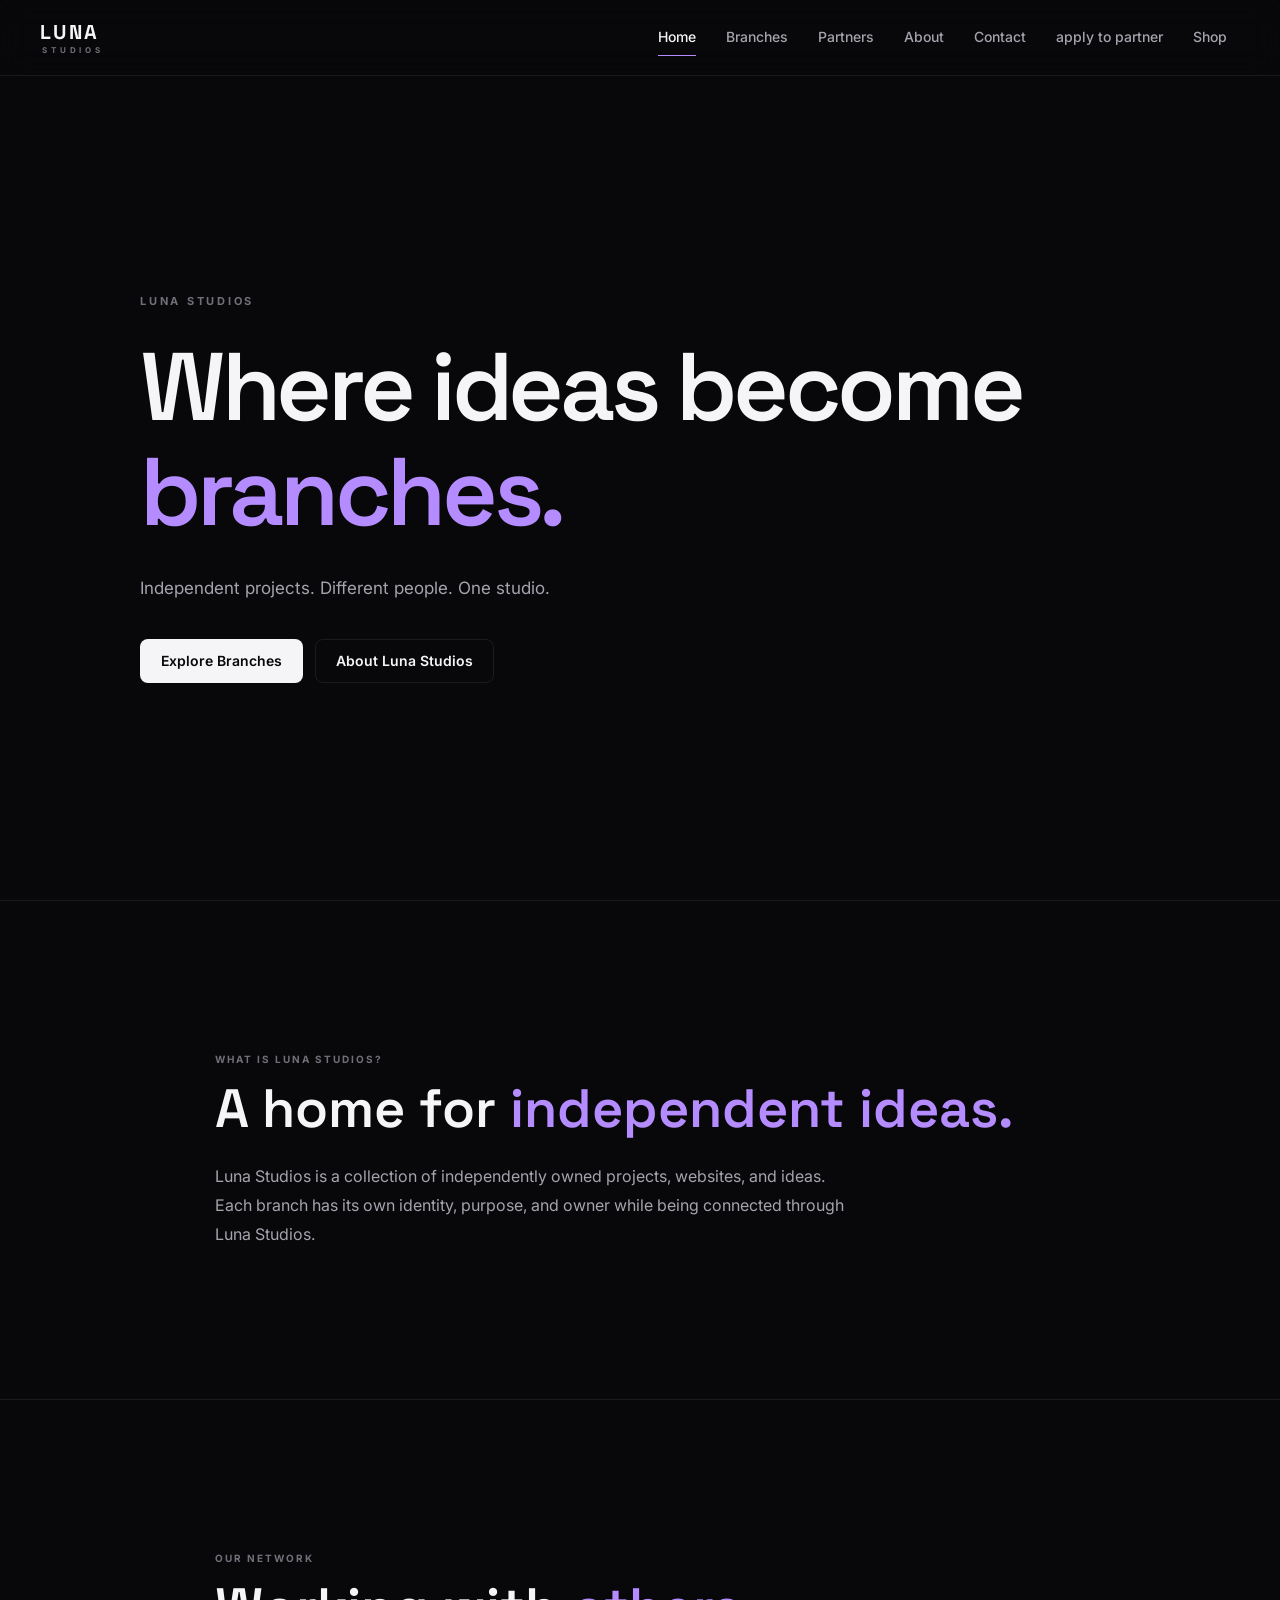
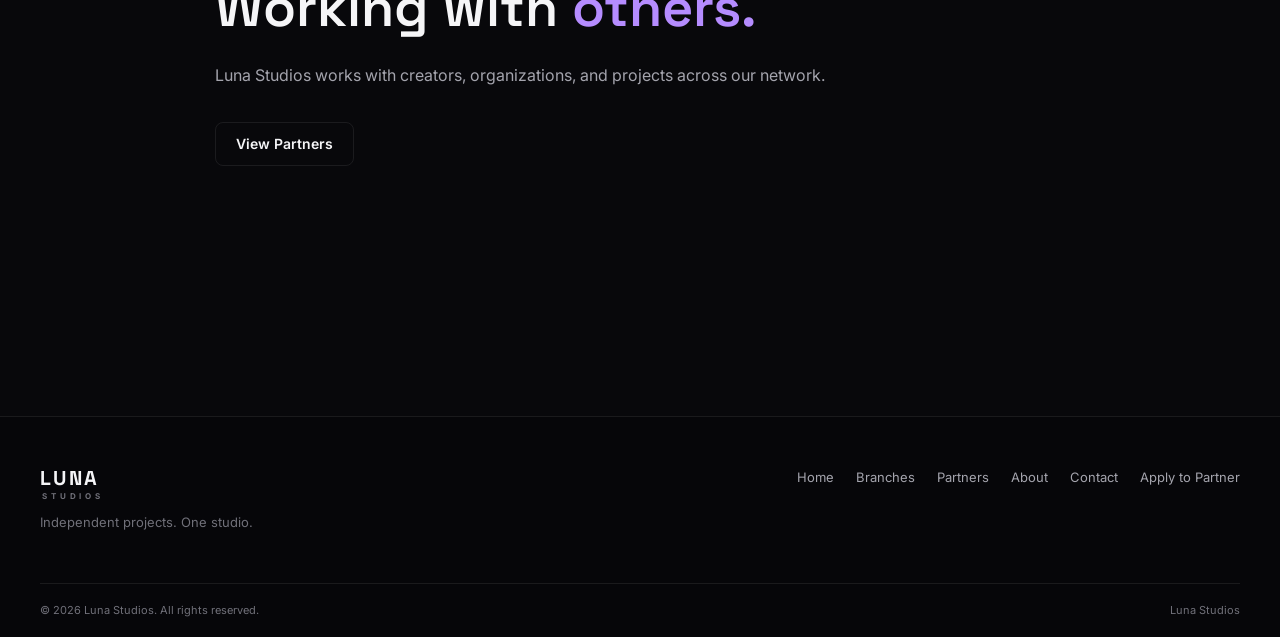
==== commit 2d2a9bee: "Update index.html" ====
--- a/index.html
+++ b/index.html
@@ -28,6 +28,7 @@
             <a href="about.html">About</a>
             <a href="contact.html">Contact</a>
             <a href="apply.html">apply to partner</a>
+            <a href="shop.html">Shop</a>
         </nav>
 
     </div>
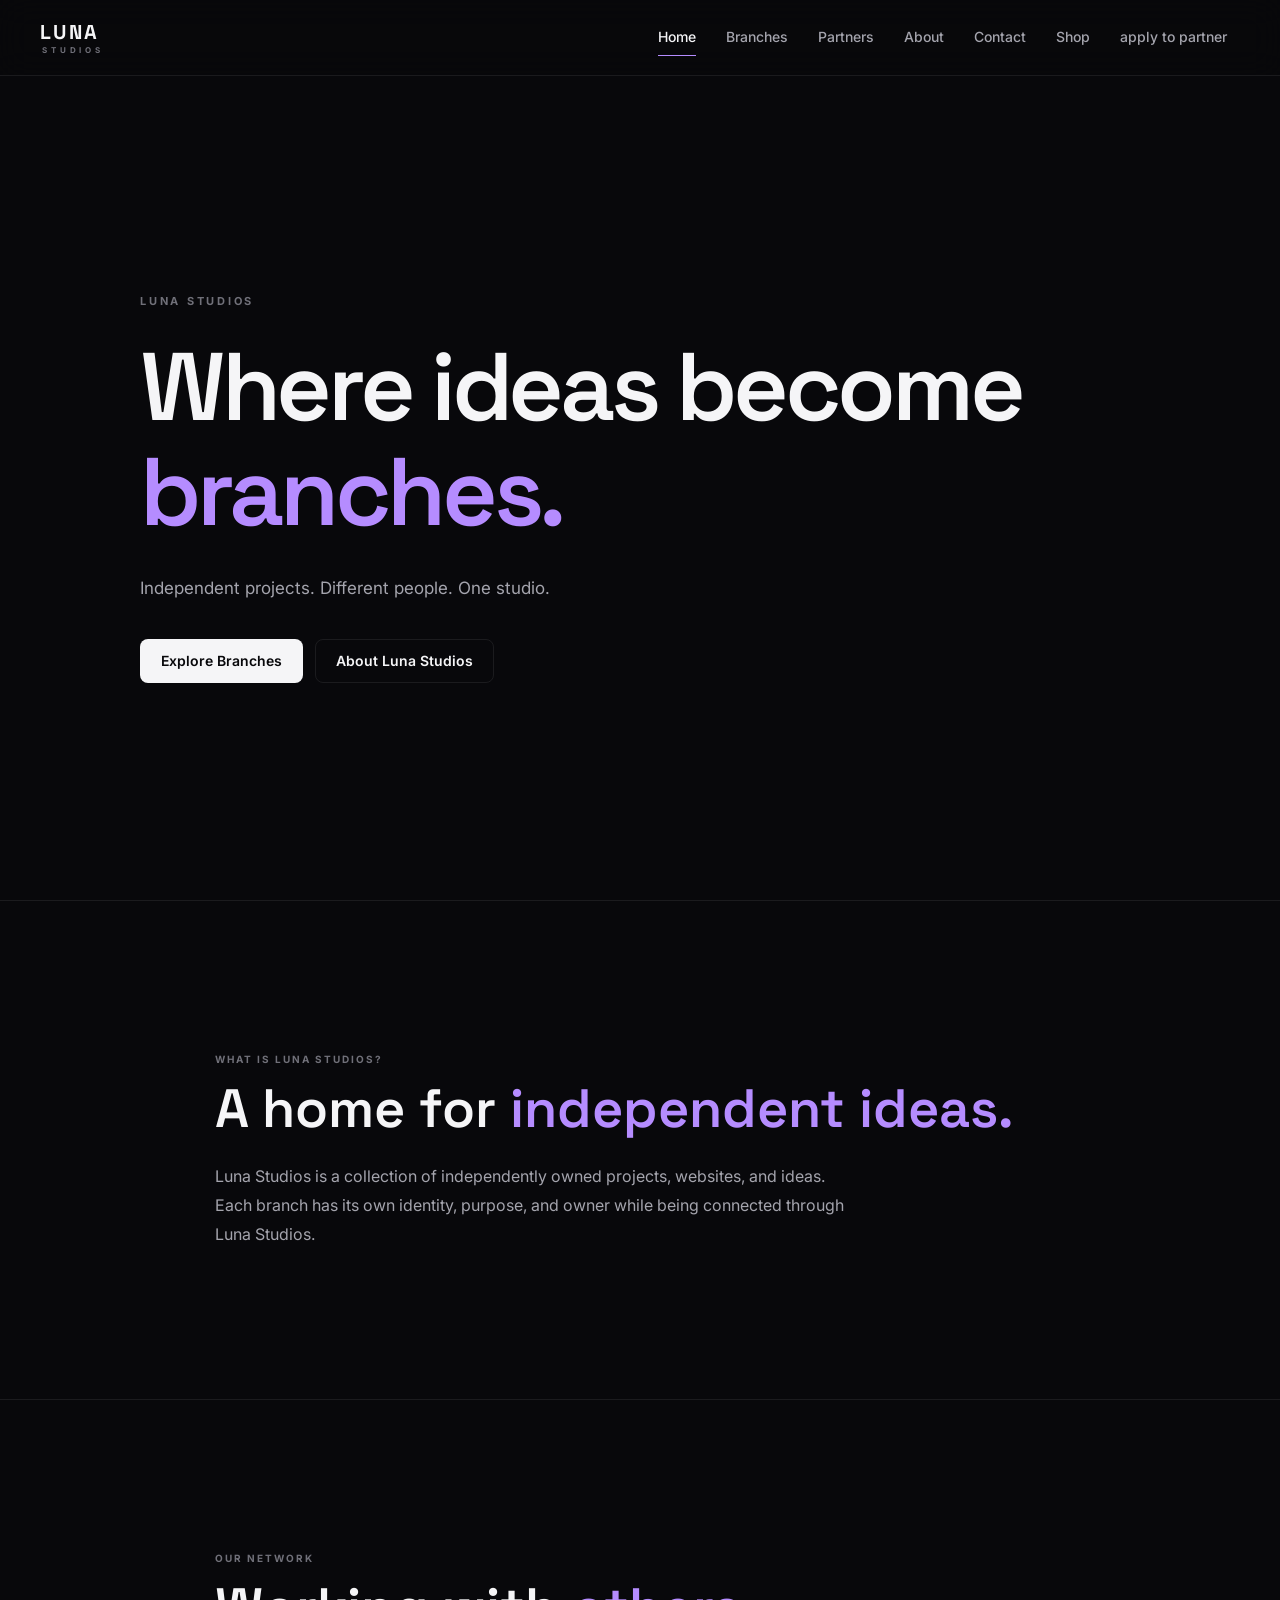
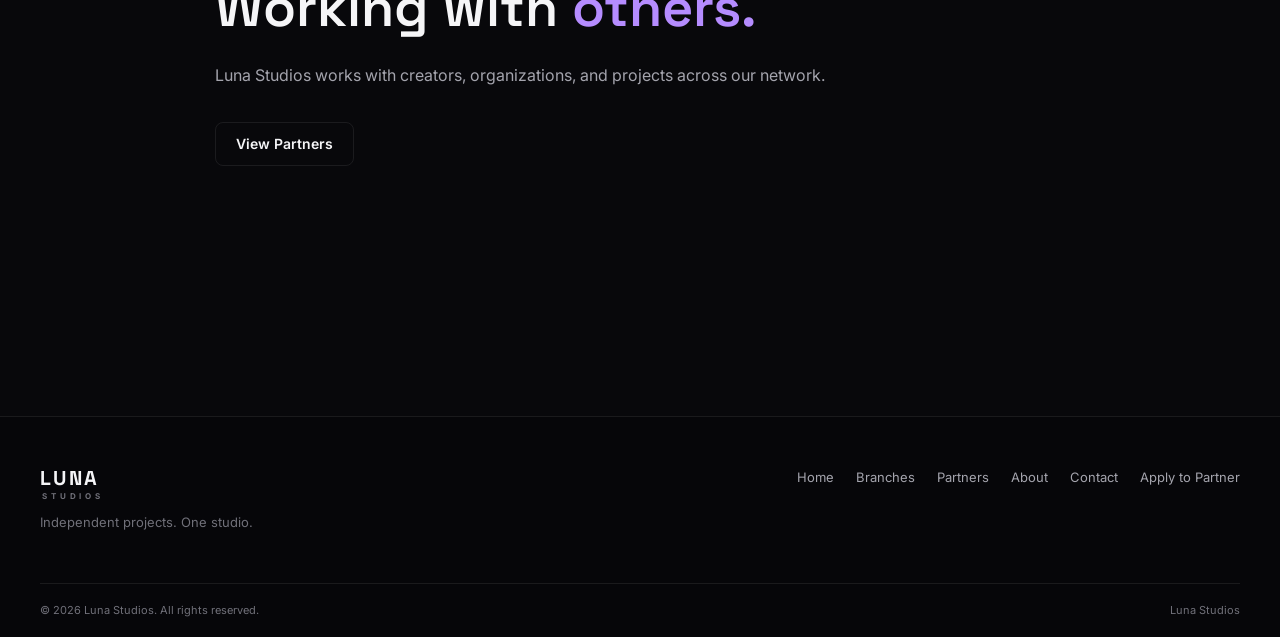
==== commit d74fa287: "Update index.html" ====
--- a/index.html
+++ b/index.html
@@ -27,8 +27,8 @@
             <a href="partners.html">Partners</a>
             <a href="about.html">About</a>
             <a href="contact.html">Contact</a>
+            <a href="shop.html">Shop</a>
             <a href="apply.html">apply to partner</a>
-            <a href="shop.html">Shop</a>
         </nav>
 
     </div>
